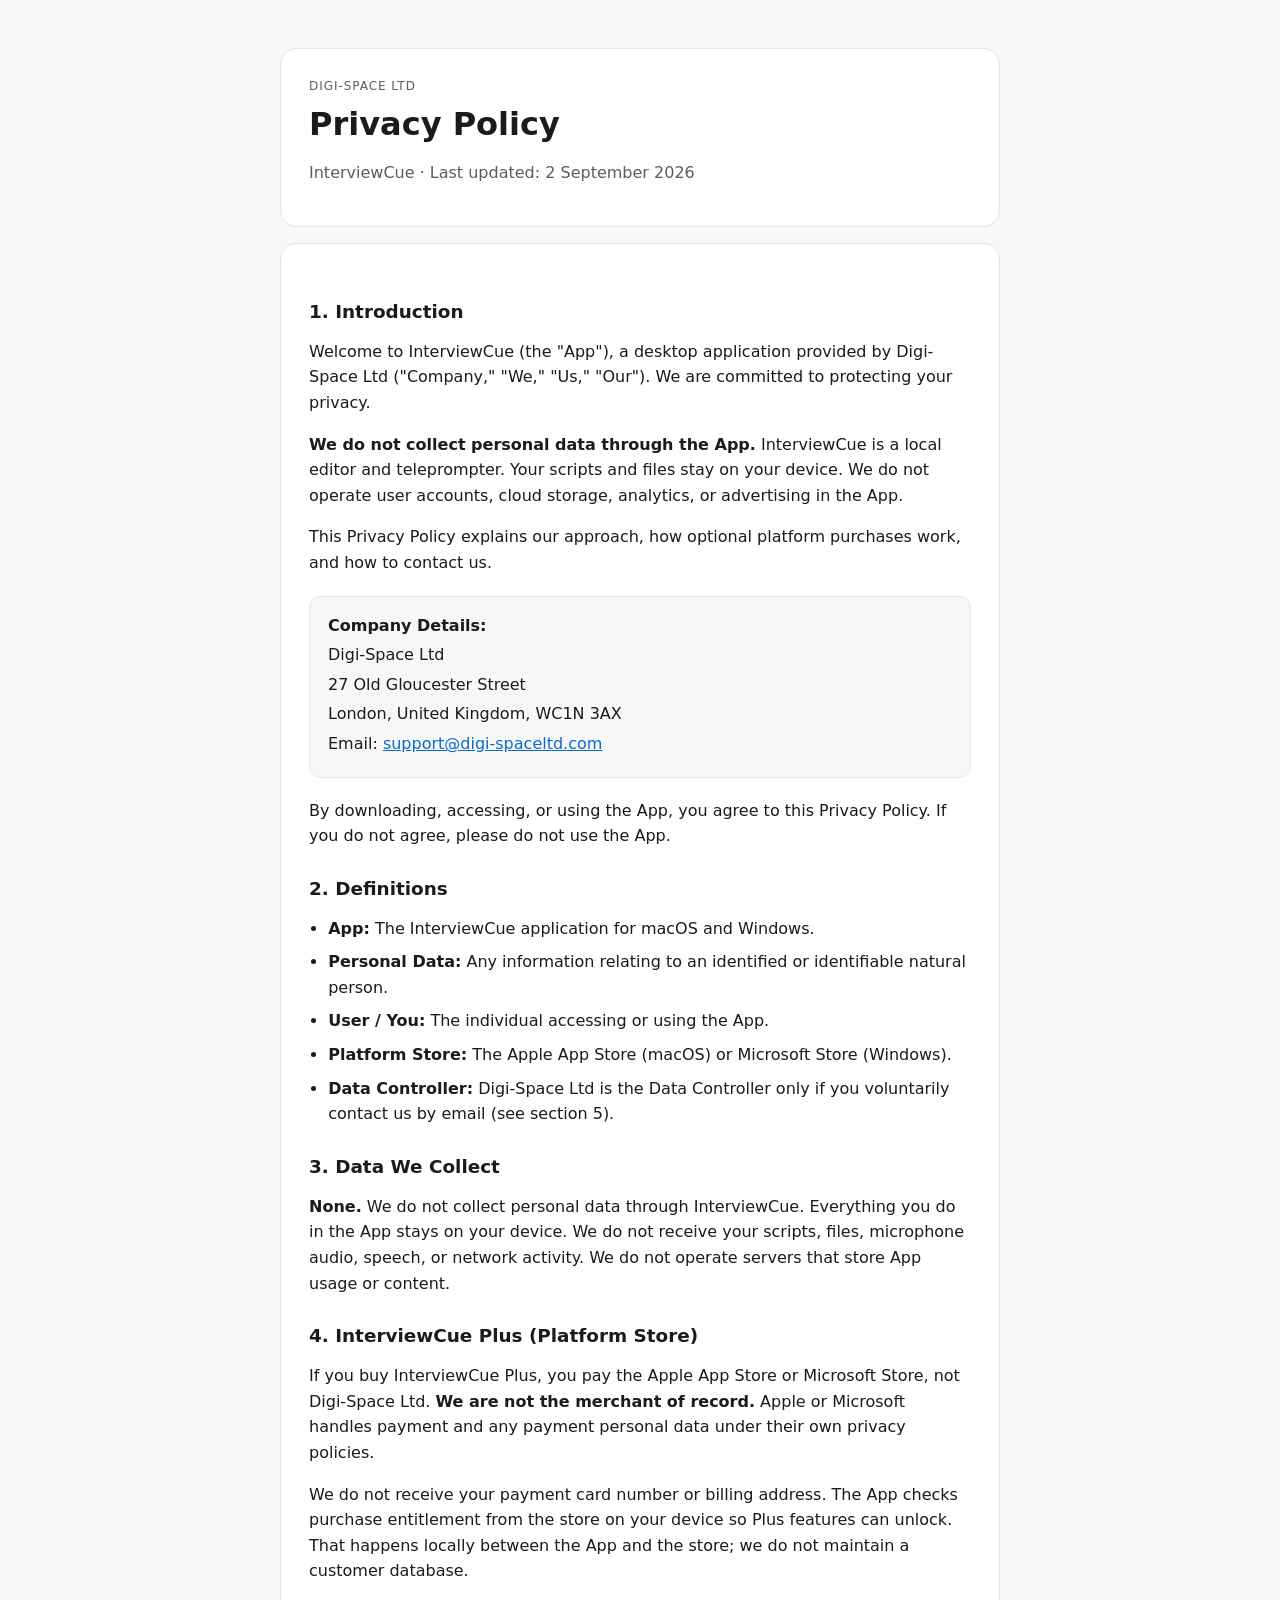
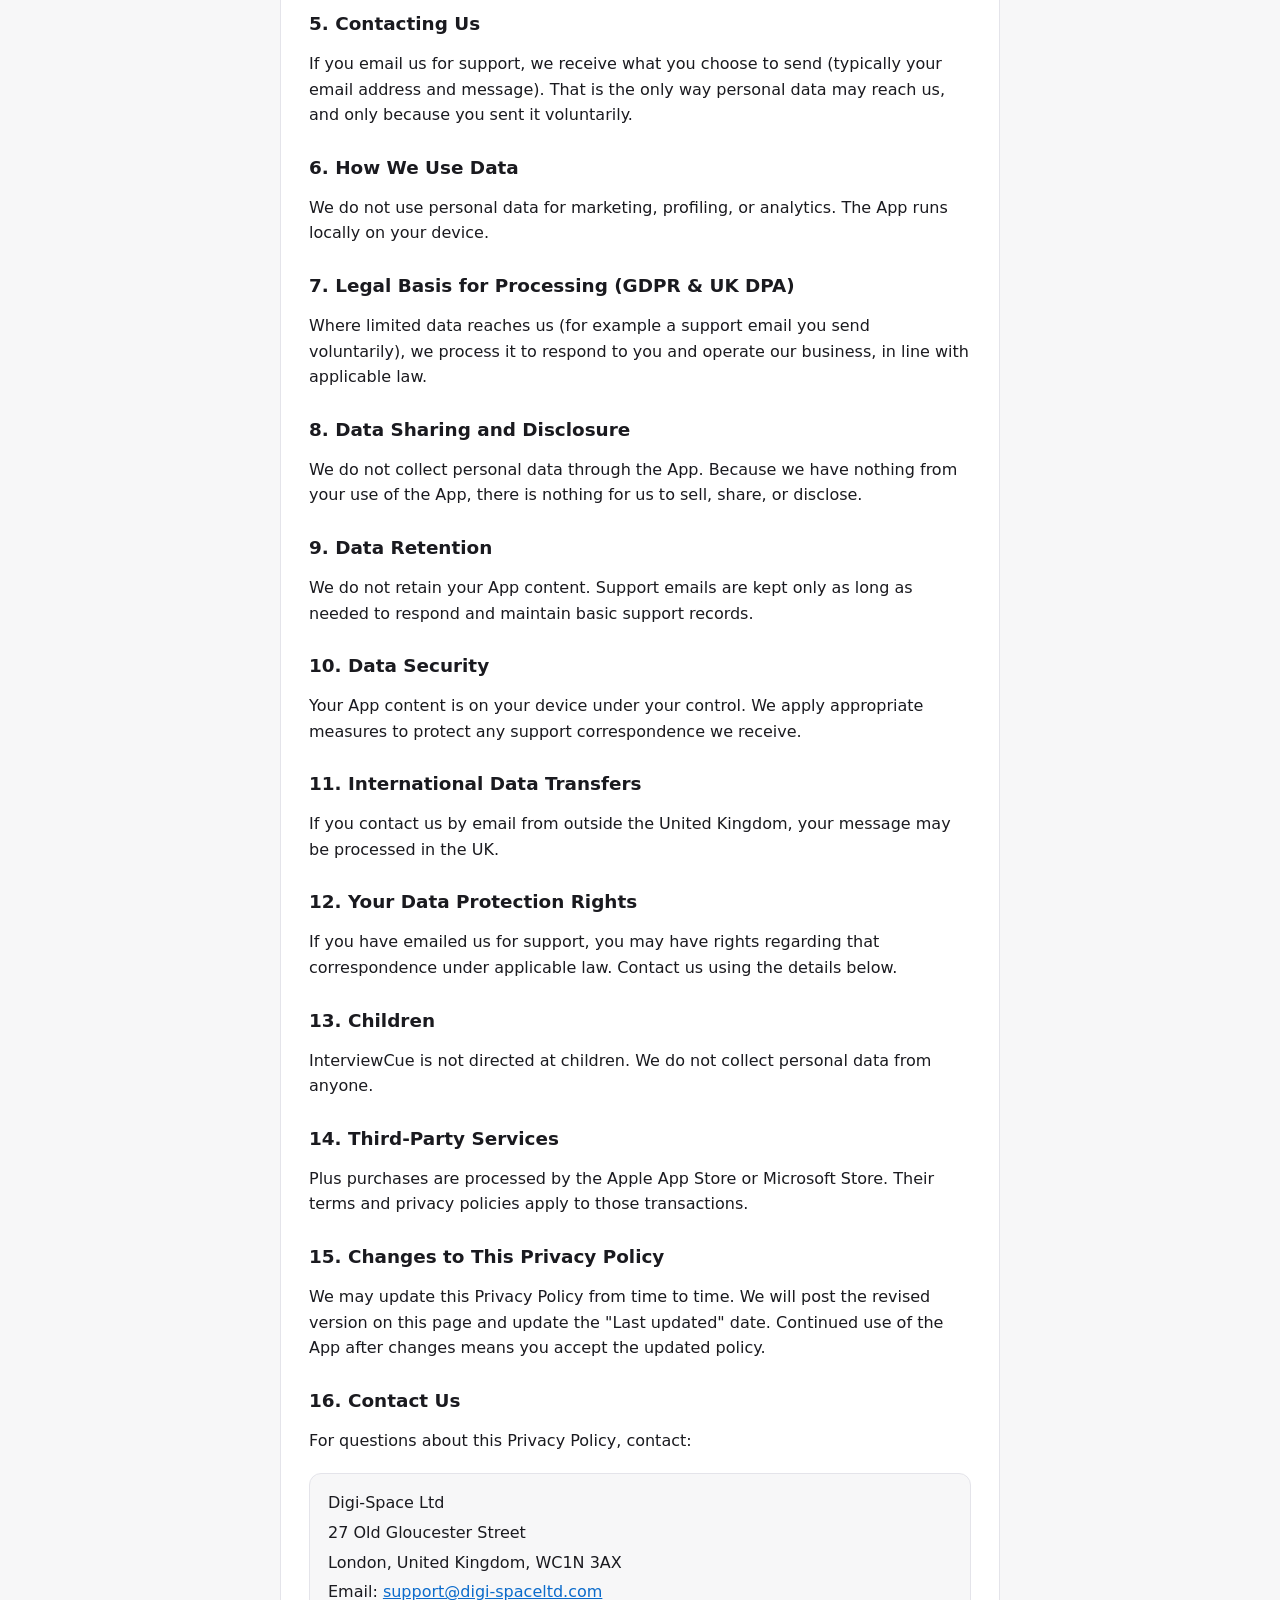
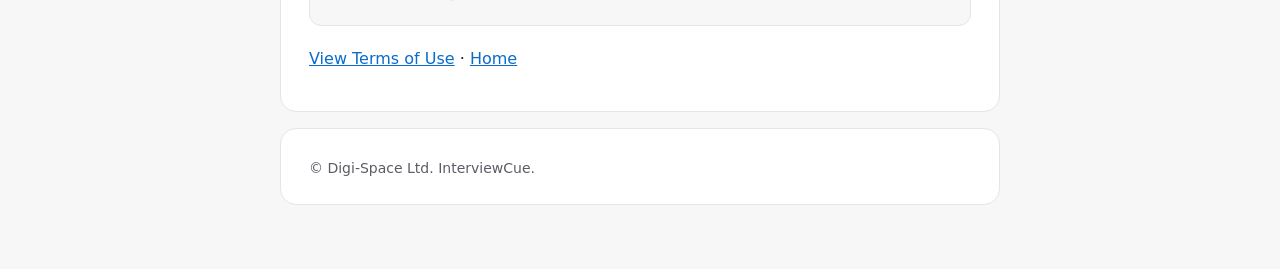
==== docs/privacy.html @ a094521b "legalDoc" ====
<!DOCTYPE html>
<html lang="en-GB">
<head>
  <meta charset="utf-8" />
  <meta name="viewport" content="width=device-width, initial-scale=1" />
  <title>InterviewCue Privacy Policy</title>
  <link rel="stylesheet" href="styles.css" />
</head>
<body>
  <main class="page">
    <header>
      <p class="eyebrow">Digi-Space Ltd</p>
      <h1>Privacy Policy</h1>
      <p class="updated">InterviewCue · Last updated: 2 September 2026</p>
    </header>

    <article>
      <section>
        <h2>1. Introduction</h2>
        <p>
          Welcome to InterviewCue (the "App"), a desktop application provided by
          Digi-Space Ltd ("Company," "We," "Us," "Our"). We are committed to protecting
          your privacy.
        </p>
        <p>
          <strong>We do not collect personal data through the App.</strong>
          InterviewCue is a local editor and teleprompter. Your scripts and files stay on
          your device. We do not operate user accounts, cloud storage, analytics, or
          advertising in the App.
        </p>
        <p>
          This Privacy Policy explains our approach, how optional platform purchases work,
          and how to contact us.
        </p>
        <div class="company-card">
          <p><strong>Company Details:</strong></p>
          <p>Digi-Space Ltd</p>
          <p>27 Old Gloucester Street</p>
          <p>London, United Kingdom, WC1N 3AX</p>
          <p>Email: <a href="mailto:support@digi-spaceltd.com">support@digi-spaceltd.com</a></p>
        </div>
        <p>
          By downloading, accessing, or using the App, you agree to this Privacy Policy.
          If you do not agree, please do not use the App.
        </p>
      </section>

      <section>
        <h2>2. Definitions</h2>
        <ul>
          <li><strong>App:</strong> The InterviewCue application for macOS and Windows.</li>
          <li><strong>Personal Data:</strong> Any information relating to an identified or identifiable natural person.</li>
          <li><strong>User / You:</strong> The individual accessing or using the App.</li>
          <li><strong>Platform Store:</strong> The Apple App Store (macOS) or Microsoft Store (Windows).</li>
          <li><strong>Data Controller:</strong> Digi-Space Ltd is the Data Controller only if you voluntarily contact us by email (see section 5).</li>
        </ul>
      </section>

      <section>
        <h2>3. Data We Collect</h2>
        <p>
          <strong>None.</strong> We do not collect personal data through InterviewCue.
          Everything you do in the App stays on your device. We do not receive your
          scripts, files, microphone audio, speech, or network activity. We do not
          operate servers that store App usage or content.
        </p>
      </section>

      <section>
        <h2>4. InterviewCue Plus (Platform Store)</h2>
        <p>
          If you buy InterviewCue Plus, you pay the Apple App Store or Microsoft Store,
          not Digi-Space Ltd. <strong>We are not the merchant of record.</strong> Apple or
          Microsoft handles payment and any payment personal data under their own
          privacy policies.
        </p>
        <p>
          We do not receive your payment card number or billing address. The App checks
          purchase entitlement from the store on your device so Plus features can unlock.
          That happens locally between the App and the store; we do not maintain a
          customer database.
        </p>
      </section>

      <section>
        <h2>5. Contacting Us</h2>
        <p>
          If you email us for support, we receive what you choose to send (typically your
          email address and message). That is the only way personal data may reach us, and
          only because you sent it voluntarily.
        </p>
      </section>

      <section>
        <h2>6. How We Use Data</h2>
        <p>
          We do not use personal data for marketing, profiling, or analytics. The App runs
          locally on your device.
        </p>
      </section>

      <section>
        <h2>7. Legal Basis for Processing (GDPR &amp; UK DPA)</h2>
        <p>
          Where limited data reaches us (for example a support email you send voluntarily),
          we process it to respond to you and operate our business, in line with applicable
          law.
        </p>
      </section>

      <section>
        <h2>8. Data Sharing and Disclosure</h2>
        <p>
          We do not collect personal data through the App. Because we have nothing from
          your use of the App, there is nothing for us to sell, share, or disclose.
        </p>
      </section>

      <section>
        <h2>9. Data Retention</h2>
        <p>
          We do not retain your App content. Support emails are kept only as long as needed
          to respond and maintain basic support records.
        </p>
      </section>

      <section>
        <h2>10. Data Security</h2>
        <p>
          Your App content is on your device under your control. We apply appropriate
          measures to protect any support correspondence we receive.
        </p>
      </section>

      <section>
        <h2>11. International Data Transfers</h2>
        <p>
          If you contact us by email from outside the United Kingdom, your message may be
          processed in the UK.
        </p>
      </section>

      <section>
        <h2>12. Your Data Protection Rights</h2>
        <p>
          If you have emailed us for support, you may have rights regarding that
          correspondence under applicable law. Contact us using the details below.
        </p>
      </section>

      <section>
        <h2>13. Children</h2>
        <p>
          InterviewCue is not directed at children. We do not collect personal data from
          anyone.
        </p>
      </section>

      <section>
        <h2>14. Third-Party Services</h2>
        <p>
          Plus purchases are processed by the Apple App Store or Microsoft Store. Their
          terms and privacy policies apply to those transactions.
        </p>
      </section>

      <section>
        <h2>15. Changes to This Privacy Policy</h2>
        <p>
          We may update this Privacy Policy from time to time. We will post the revised
          version on this page and update the "Last updated" date. Continued use of the
          App after changes means you accept the updated policy.
        </p>
      </section>

      <section>
        <h2>16. Contact Us</h2>
        <p>For questions about this Privacy Policy, contact:</p>
        <div class="company-card">
          <p>Digi-Space Ltd</p>
          <p>27 Old Gloucester Street</p>
          <p>London, United Kingdom, WC1N 3AX</p>
          <p>Email: <a href="mailto:support@digi-spaceltd.com">support@digi-spaceltd.com</a></p>
        </div>
        <p><a href="terms.html">View Terms of Use</a> · <a href="index.html">Home</a></p>
      </section>
    </article>

    <footer>
      <p>&copy; Digi-Space Ltd. InterviewCue.</p>
    </footer>
  </main>
</body>
</html>
---- docs/styles.css ----
:root {
  color-scheme: light dark;
  --bg: #f7f7f8;
  --card: #ffffff;
  --text: #1a1a1f;
  --muted: #5c5c66;
  --accent: #0b6bcb;
  --border: #e4e4ea;
}

@media (prefers-color-scheme: dark) {
  :root {
    --bg: #111114;
    --card: #1a1a20;
    --text: #f2f2f5;
    --muted: #a8a8b3;
    --accent: #5eb0ff;
    --border: #2d2d36;
  }
}

* {
  box-sizing: border-box;
}

body {
  margin: 0;
  font-family: "Segoe UI", system-ui, -apple-system, sans-serif;
  background: var(--bg);
  color: var(--text);
  line-height: 1.6;
}

.page {
  max-width: 760px;
  margin: 0 auto;
  padding: 48px 20px 64px;
}

header,
article,
footer {
  background: var(--card);
  border: 1px solid var(--border);
  border-radius: 16px;
  padding: 28px 28px 24px;
}

header {
  margin-bottom: 16px;
}

article {
  margin-bottom: 16px;
}

.eyebrow {
  margin: 0 0 8px;
  font-size: 12px;
  letter-spacing: 0.08em;
  text-transform: uppercase;
  color: var(--muted);
}

h1,
h2 {
  line-height: 1.25;
}

h1 {
  margin: 0 0 8px;
  font-size: 2rem;
}

h2 {
  margin: 28px 0 10px;
  font-size: 1.15rem;
}

h3 {
  margin: 18px 0 8px;
  font-size: 1rem;
}

section + section {
  margin-top: 8px;
}

.company-card {
  background: var(--bg);
  border: 1px solid var(--border);
  border-radius: 12px;
  padding: 16px 18px;
  margin: 20px 0;
}

.company-card p {
  margin: 0 0 4px;
}

.lede,
.links,
footer p,
.updated {
  color: var(--muted);
}

.lede {
  margin: 0;
}

.links {
  margin: 0 0 16px;
}

.links a,
a {
  color: var(--accent);
}

ul {
  padding-left: 1.2rem;
}

li + li {
  margin-top: 8px;
}

footer p {
  margin: 0;
  font-size: 14px;
}
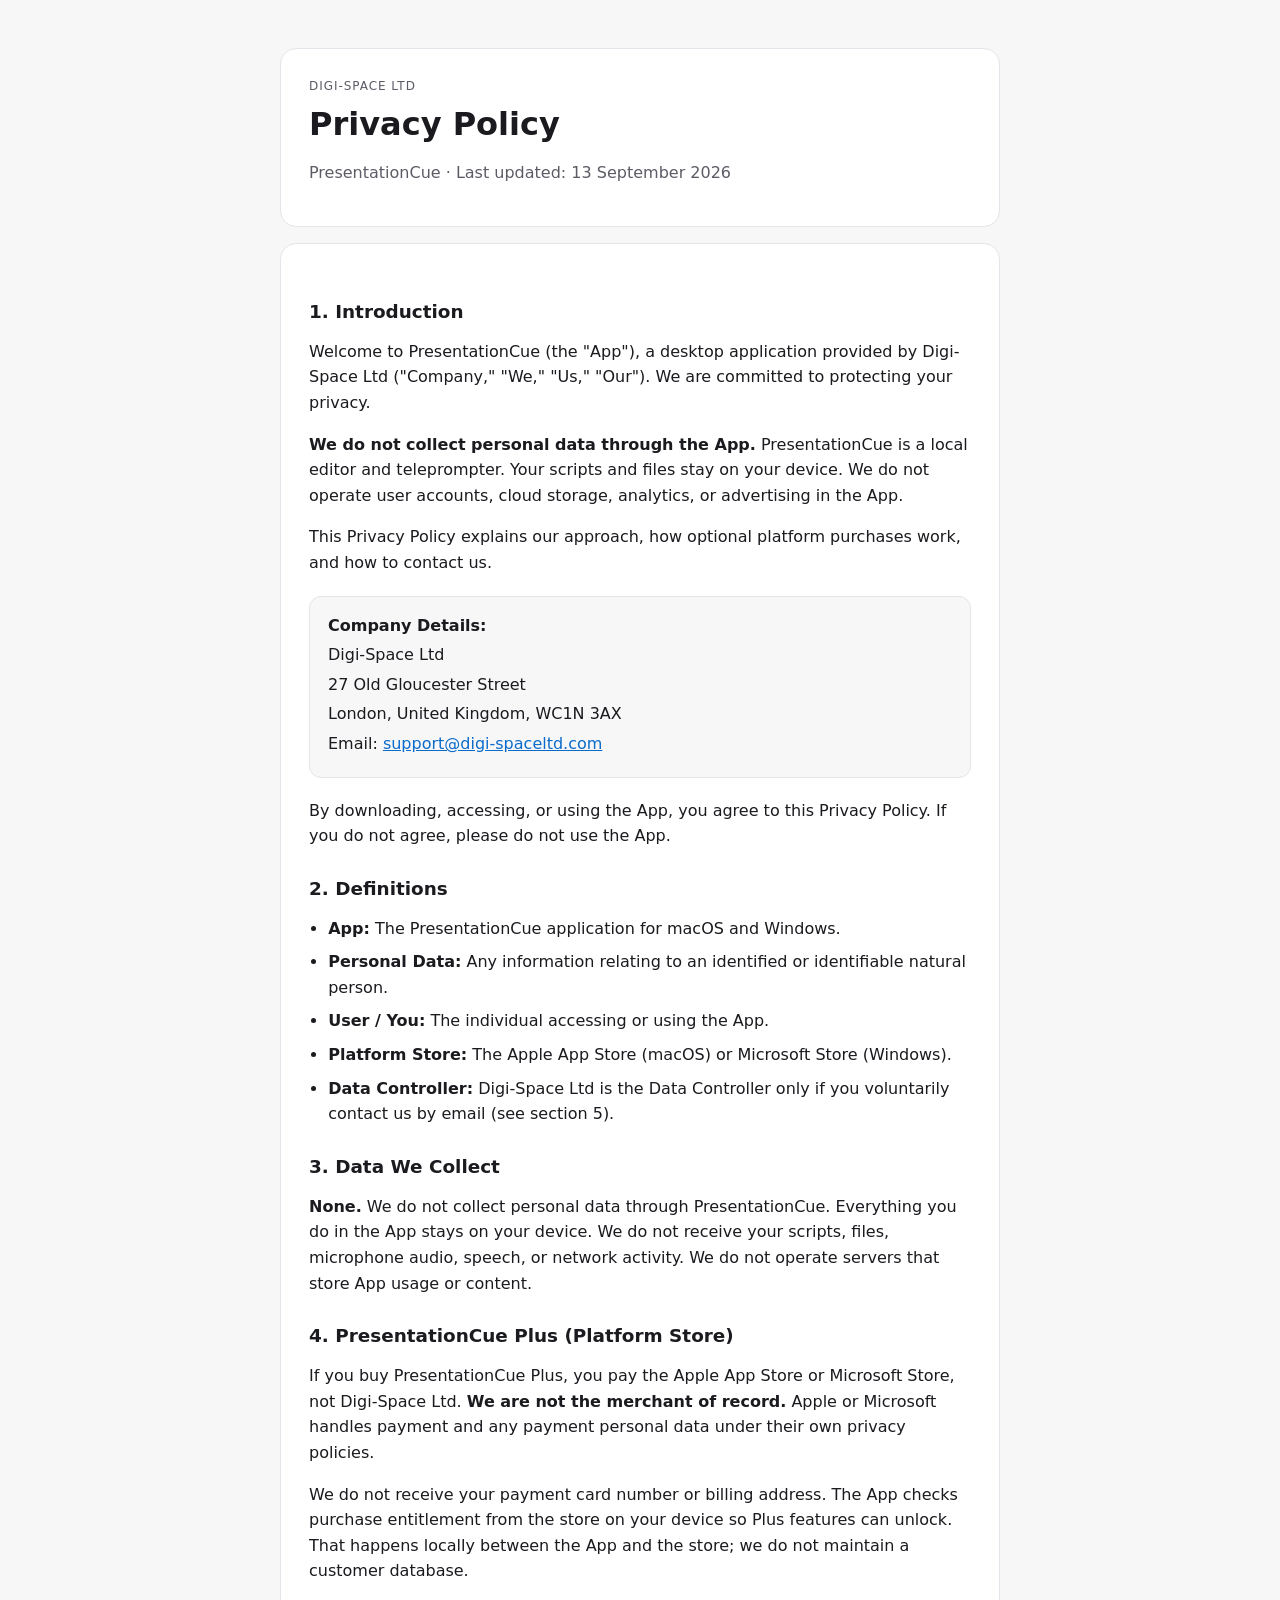
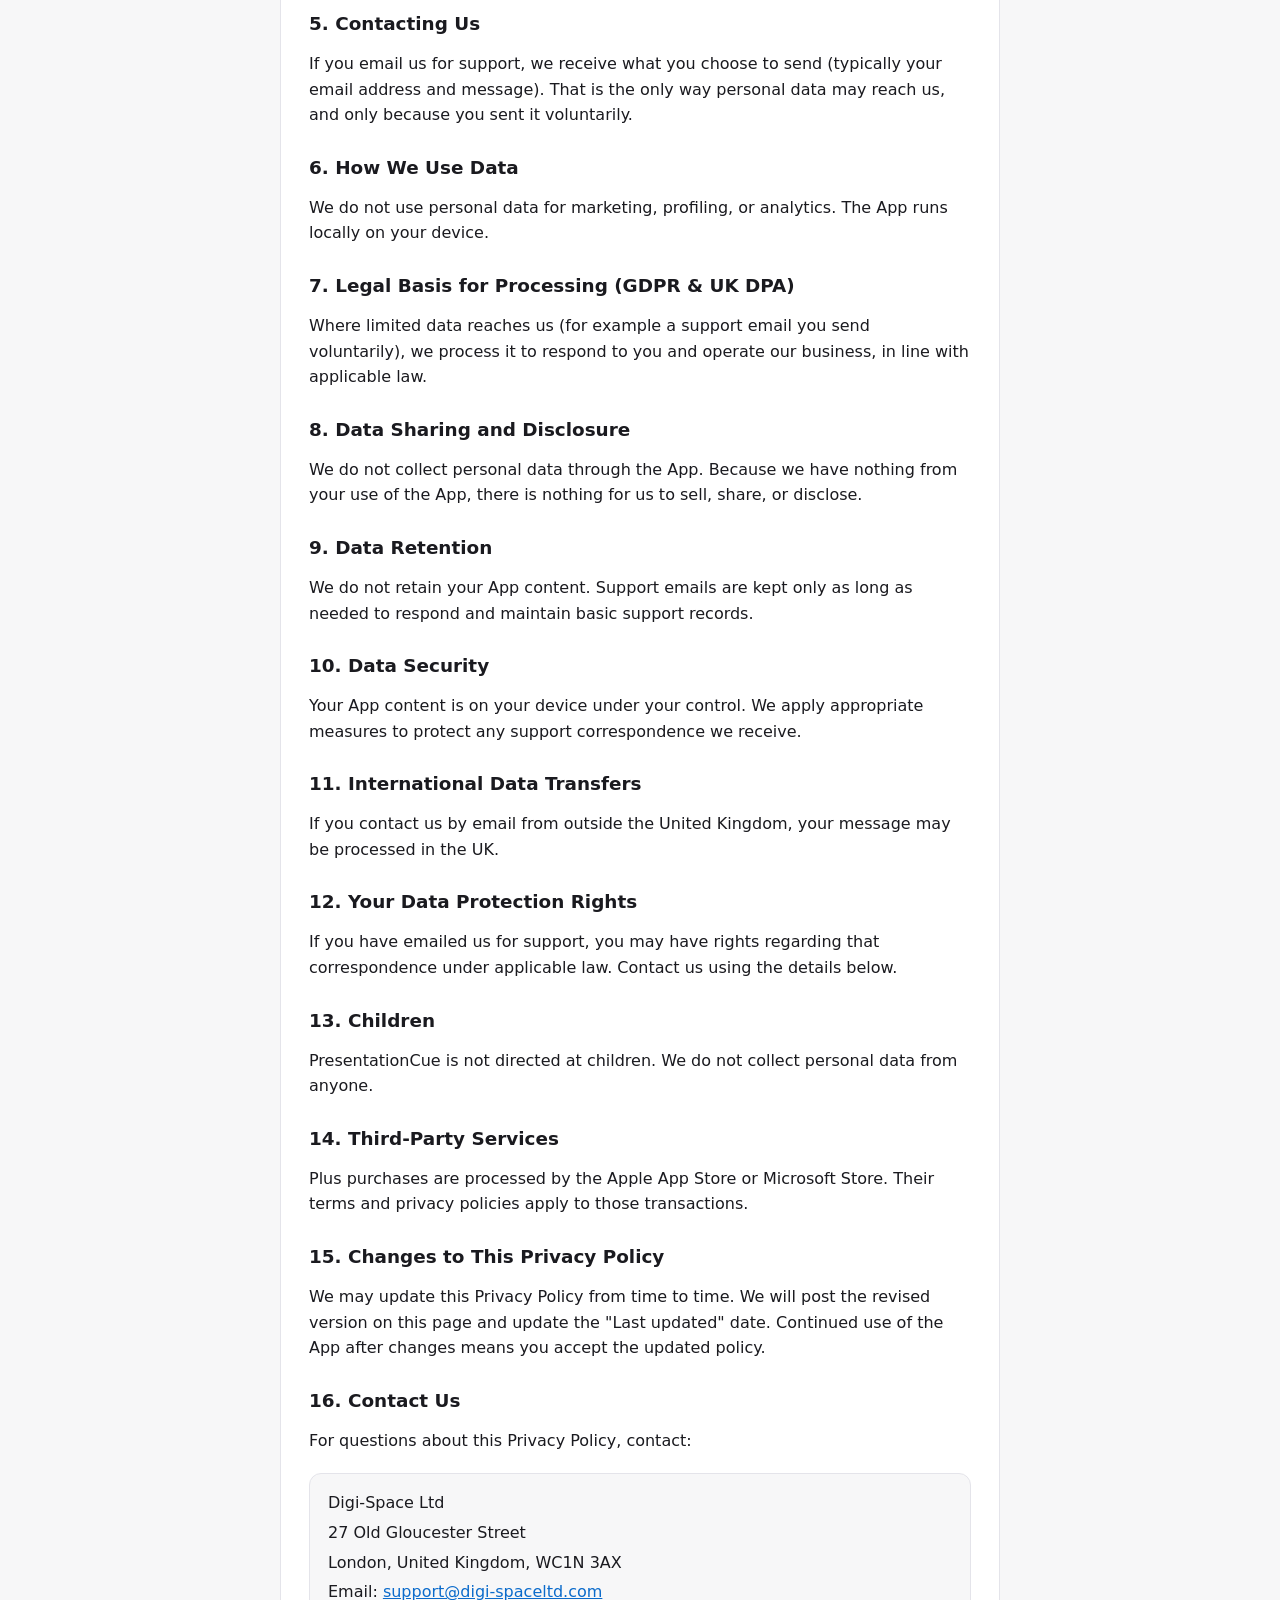
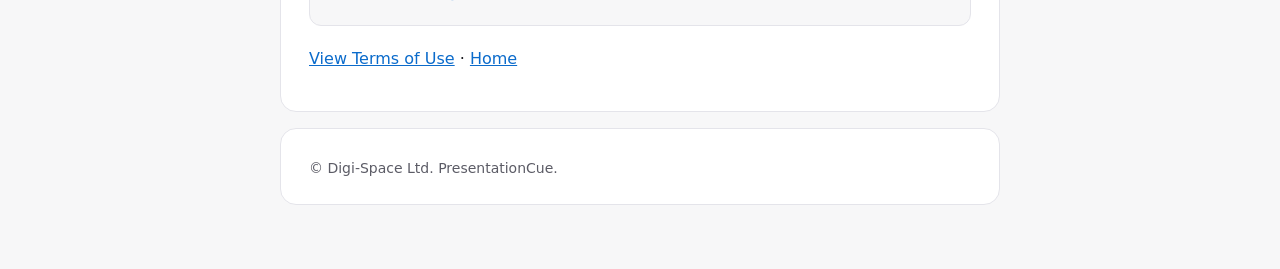
==== commit 4879d0cb: "update to presentationCue" ====
--- a/docs/privacy.html
+++ b/docs/privacy.html
@@ -3,7 +3,7 @@
 <head>
   <meta charset="utf-8" />
   <meta name="viewport" content="width=device-width, initial-scale=1" />
-  <title>InterviewCue Privacy Policy</title>
+  <title>PresentationCue Privacy Policy</title>
   <link rel="stylesheet" href="styles.css" />
 </head>
 <body>
@@ -11,20 +11,20 @@
     <header>
       <p class="eyebrow">Digi-Space Ltd</p>
       <h1>Privacy Policy</h1>
-      <p class="updated">InterviewCue · Last updated: 2 September 2026</p>
+      <p class="updated">PresentationCue · Last updated: 13 September 2026</p>
     </header>
 
     <article>
       <section>
         <h2>1. Introduction</h2>
         <p>
-          Welcome to InterviewCue (the "App"), a desktop application provided by
+          Welcome to PresentationCue (the "App"), a desktop application provided by
           Digi-Space Ltd ("Company," "We," "Us," "Our"). We are committed to protecting
           your privacy.
         </p>
         <p>
           <strong>We do not collect personal data through the App.</strong>
-          InterviewCue is a local editor and teleprompter. Your scripts and files stay on
+          PresentationCue is a local editor and teleprompter. Your scripts and files stay on
           your device. We do not operate user accounts, cloud storage, analytics, or
           advertising in the App.
         </p>
@@ -48,7 +48,7 @@
       <section>
         <h2>2. Definitions</h2>
         <ul>
-          <li><strong>App:</strong> The InterviewCue application for macOS and Windows.</li>
+          <li><strong>App:</strong> The PresentationCue application for macOS and Windows.</li>
           <li><strong>Personal Data:</strong> Any information relating to an identified or identifiable natural person.</li>
           <li><strong>User / You:</strong> The individual accessing or using the App.</li>
           <li><strong>Platform Store:</strong> The Apple App Store (macOS) or Microsoft Store (Windows).</li>
@@ -59,7 +59,7 @@
       <section>
         <h2>3. Data We Collect</h2>
         <p>
-          <strong>None.</strong> We do not collect personal data through InterviewCue.
+          <strong>None.</strong> We do not collect personal data through PresentationCue.
           Everything you do in the App stays on your device. We do not receive your
           scripts, files, microphone audio, speech, or network activity. We do not
           operate servers that store App usage or content.
@@ -67,9 +67,9 @@
       </section>
 
       <section>
-        <h2>4. InterviewCue Plus (Platform Store)</h2>
+        <h2>4. PresentationCue Plus (Platform Store)</h2>
         <p>
-          If you buy InterviewCue Plus, you pay the Apple App Store or Microsoft Store,
+          If you buy PresentationCue Plus, you pay the Apple App Store or Microsoft Store,
           not Digi-Space Ltd. <strong>We are not the merchant of record.</strong> Apple or
           Microsoft handles payment and any payment personal data under their own
           privacy policies.
@@ -151,7 +151,7 @@
       <section>
         <h2>13. Children</h2>
         <p>
-          InterviewCue is not directed at children. We do not collect personal data from
+          PresentationCue is not directed at children. We do not collect personal data from
           anyone.
         </p>
       </section>
@@ -187,7 +187,7 @@
     </article>
 
     <footer>
-      <p>&copy; Digi-Space Ltd. InterviewCue.</p>
+      <p>&copy; Digi-Space Ltd. PresentationCue.</p>
     </footer>
   </main>
 </body>
